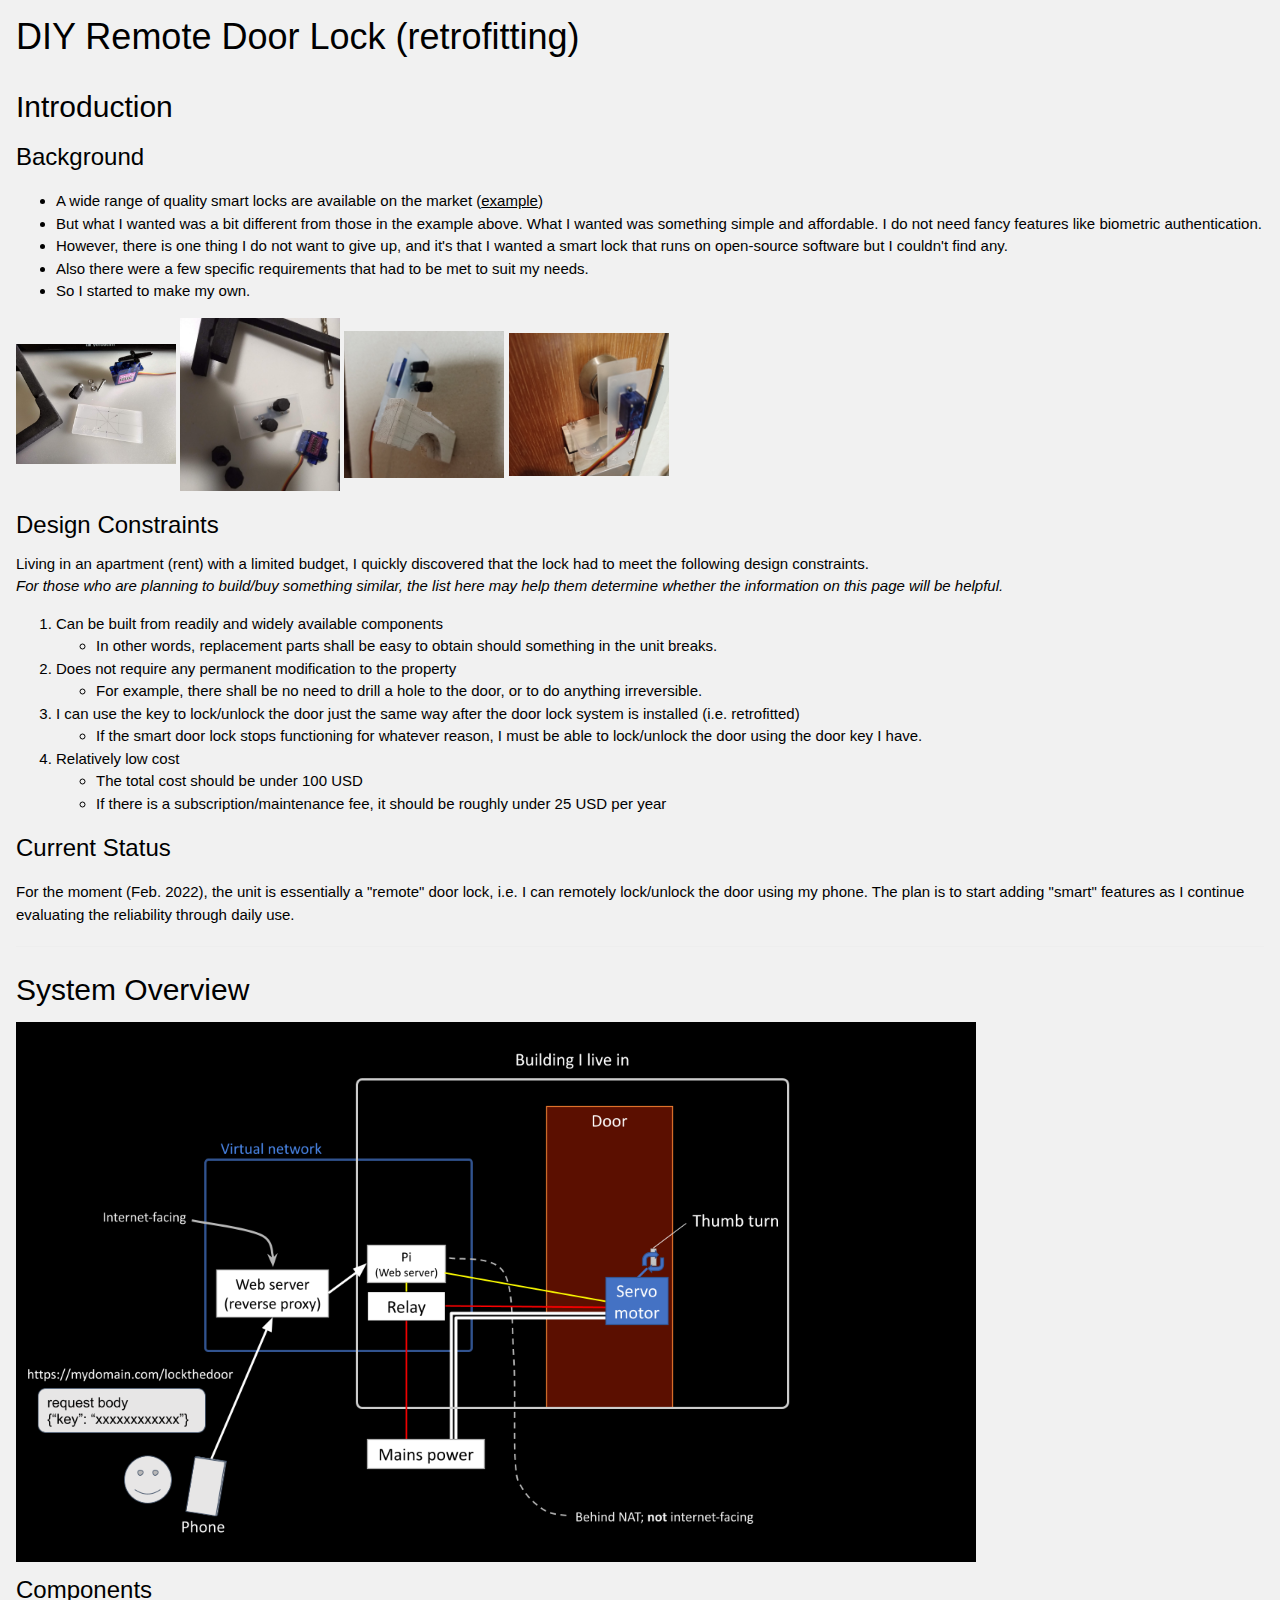
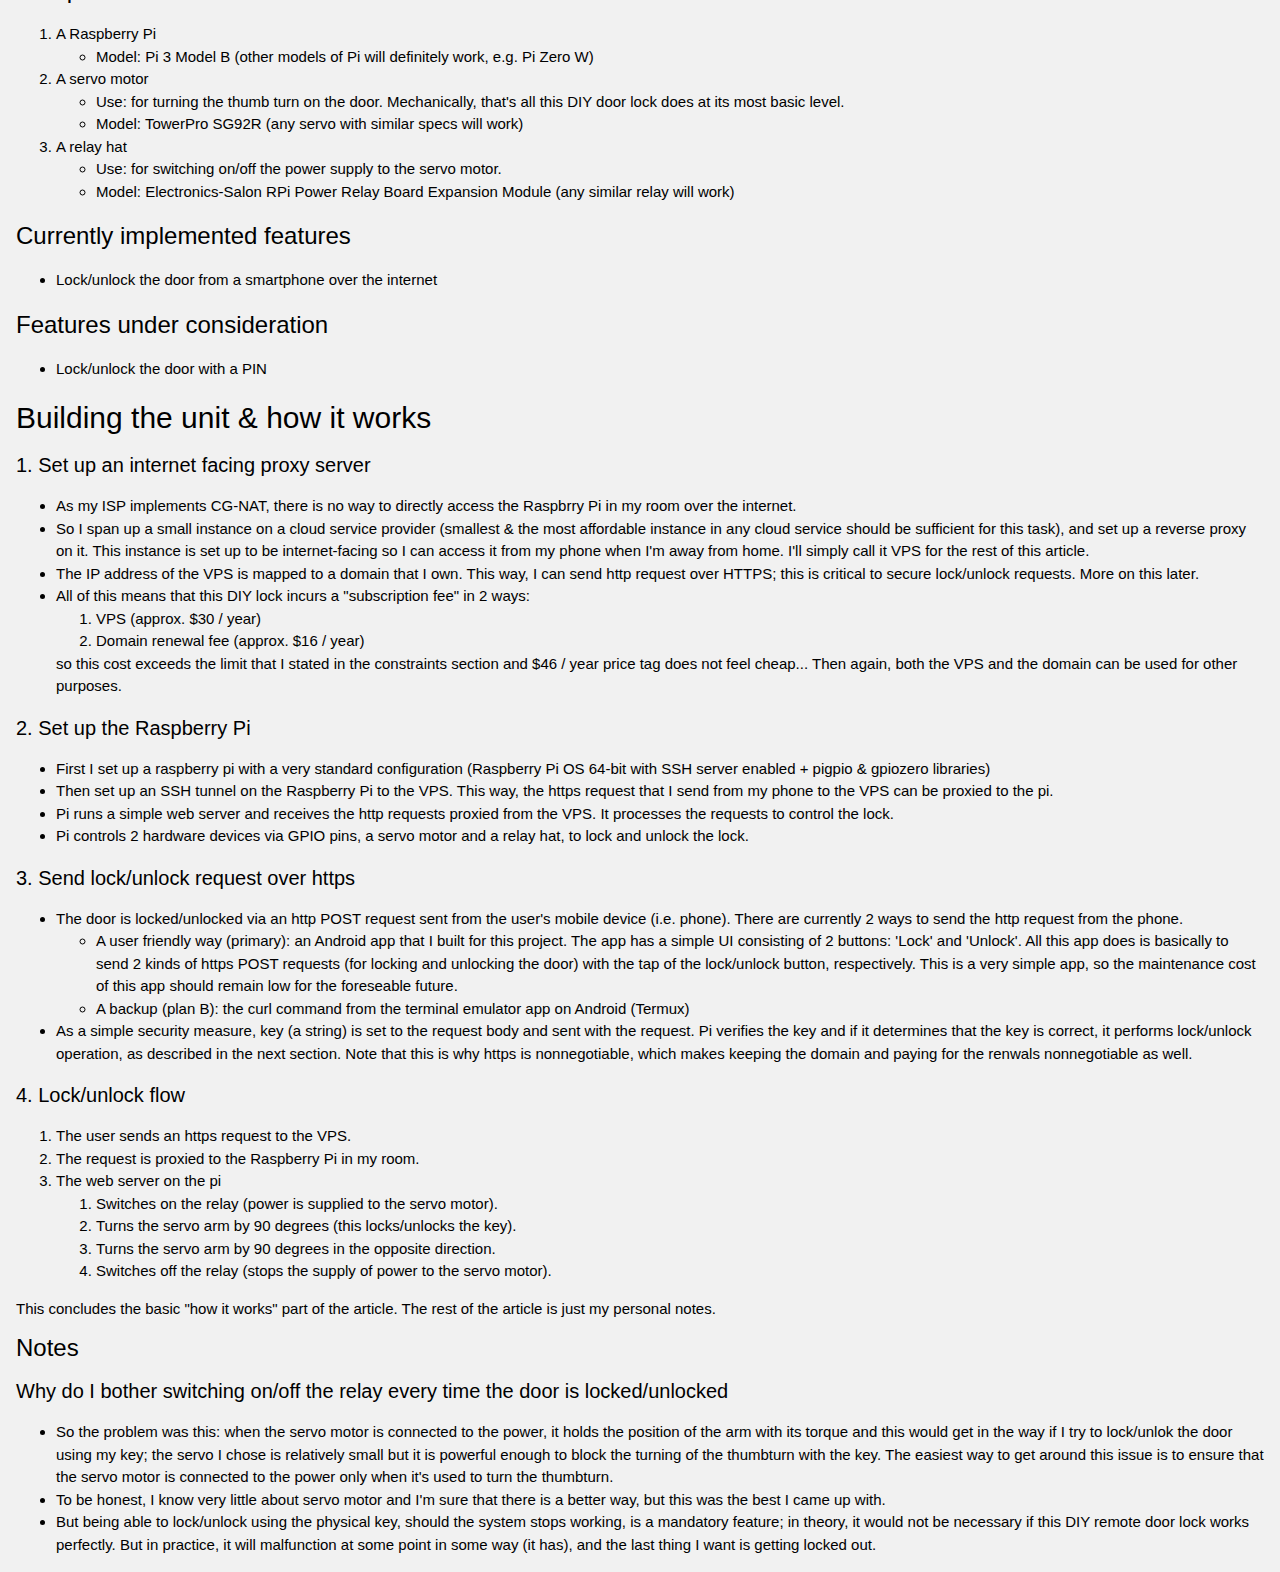
==== projects/remote_door_lock.html @ a91b77db "change directory structure + add project" ====
<!DOCTYPE html>
<html lang="en">
<head>
    <meta charset="UTF-8">
    <meta http-equiv="X-UA-Compatible" content="IE=edge">
    <meta name="viewport" content="width=device-width, initial-scale=1.0">
    <title>DIY Smart Door Lock</title>
    <link rel="stylesheet" href="w3.css">
    <style>
        body {
            background-color: #c0c0c0;
        }
    </style>
</head>
<body class="w3-light-gray">
    <header class="w3-container w3-light-gray">
        <h1>DIY Remote Door Lock (retrofitting)</h1>
    </header>
    <article class="w3-container">
        <!--div class="w3-panel w3-blue-gray w3-card-4"></div-->
        <div>
            <h2>Introduction</h2>
            <h3>Background</h3>
            <p>
                <ul>
                    <li>A wide range of quality smart locks are available on the market (<a href="https://www.pcmag.com/picks/the-best-smart-locks">example</a>)</li>
                    <li>But what I wanted was a bit different from those in the example above. What I wanted was something simple and affordable. I do not need fancy features like biometric authentication.</li>
                    <li>However, there is one thing I do not want to give up, and it's that I wanted a smart lock that runs on open-source software but I couldn't find any.</li>
                    <li>Also there were a few specific requirements that had to be met to suit my needs.</li>
                    <li>So I started to make my own.</li>
                </ul>
            </p>
    
            <div class="w3-margin-bottom">
                <img src="images/door-lock-servo-motor-1.jpg" width="160" alt="">
                <img src="images/door-lock-servo-motor-2.jpg" width="160" alt="">
                <img src="images/door-lock-servo-motor-3.jpg" width="160" alt="">
                <img src="images/door-lock.jpg" width="160" alt="">
            </div>

            <h3>Design Constraints</h3>
            Living in an apartment (rent) with a limited budget, I quickly discovered that the lock had to meet the following design constraints.
            <br>
            <em>For those who are planning to build/buy something similar, the list here may help them determine whether the information on this page will be helpful.</em>
            <ol>
                <li>Can be built from readily and widely available components
                    <ul>
                        <li>In other words, replacement parts shall be easy to obtain should something in the unit breaks.</li>
                    </ul>
                </li>
                <li>Does not require any permanent modification to the property
                    <ul>
                        <li>For example, there shall be no need to drill a hole to the door, or to do anything irreversible.</li>
                    </ul>
                </li>
                <li>I can use the key to lock/unlock the door just the same way after the door lock system is installed (i.e. retrofitted)
                    <ul>
                        <li>If the smart door lock stops functioning for whatever reason, I must be able to lock/unlock the door using the door key I have.</li>
                    </ul>
                </li>
                <li>Relatively low cost
                    <ul>
                        <li>The total cost should be under 100 USD</li>
                        <li>If there is a subscription/maintenance fee, it should be roughly under 25 USD per year</li>
                    </ul>
                </li>
            </ol>
        </div>

        <h3>Current Status</h3>
        <p>
            For the moment (Feb. 2022), the unit is essentially a "remote" door lock, i.e. I can remotely lock/unlock the door using my phone. The plan is to start adding "smart" features as I continue evaluating the reliability through daily use.
        </p>    

        <!--div class="w3-panel w3-blue-gray w3-card-4"></div-->
        <hr>
        <div>
            <h2>System Overview</h2>
            <img src="images/diy-remote-door-lock.png" width="960" alt="">
            <h3>Components</h3>
            <ol>
                <li>A Raspberry Pi
                    <ul>
                        <li>Model: Pi 3 Model B (other models of Pi will definitely work, e.g. Pi Zero W)</li>
                    </ul>
                </li>
                <li>A servo motor
                    <ul>
                        <li>Use: for turning the thumb turn on the door. Mechanically, that's all this DIY door lock does at its most basic level.</li>
                        <li>Model: TowerPro SG92R (any servo with similar specs will work)</li>
                    </ul>
                </li>
                <li>A relay hat
                    <ul>
                        <li>Use: for switching on/off the power supply to the servo motor.</li>
                        <li>Model: Electronics-Salon RPi Power Relay Board Expansion Module (any similar relay will work)</li>
                    </ul>
                </li>
            </ol>
    
            <h3>Currently implemented features</h3>
            <ul>
                <li>Lock/unlock the door from a smartphone over the internet</li>
            </ul>
    
            <h3>Features under consideration</h3>
            <ul>
                <li>Lock/unlock the door with a PIN</li>
            </ul>
    
            <h2>Building the unit & how it works</h2>
            <h4>1. Set up an internet facing proxy server</h4>
            <ul>
                <li>As my ISP implements CG-NAT, there is no way to directly access the Raspbrry Pi in my room over the internet.</li>
                <li>So I span up a small instance on a cloud service provider (smallest & the most affordable instance in any cloud service should be sufficient for this task), and set up a reverse proxy on it. This instance is set up to be internet-facing so I can access it from my phone when I'm away from home. I'll simply call it VPS for the rest of this article.</li>
                <li>The IP address of the VPS is mapped to a domain that I own. This way, I can send http request over HTTPS; this is critical to secure lock/unlock requests. More on this later.</li>
                <li>All of this means that this DIY lock incurs a "subscription fee" in 2 ways:</li>
                    <ol>
                        <li>VPS (approx. $30 / year)</li>
                        <li>Domain renewal fee (approx. $16 / year)</li>
                    </ol>
                    so this cost exceeds the limit that I stated in the constraints section and $46 / year price tag does not feel cheap... Then again, both the VPS and the domain can be used for other purposes.
            </ul>
    
            <h4>2. Set up the Raspberry Pi</h4>
            <ul>
                <li>First I set up a raspberry pi with a very standard configuration (Raspberry Pi OS 64-bit with SSH server enabled + pigpio & gpiozero libraries)</li>
                <li>Then set up an SSH tunnel on the Raspberry Pi to the VPS. This way, the https request that I send from my phone to the VPS can be proxied to the pi.</li>
                <li>Pi runs a simple web server and receives the http requests proxied from the VPS. It processes the requests to control the lock.</li>
                <li>Pi controls 2 hardware devices via GPIO pins, a servo motor and a relay hat, to lock and unlock the lock.</li>
            </ul>
    
            <h4>3. Send lock/unlock request over https</h4>
            <ul>
                <li>The door is locked/unlocked via an http POST request sent from the user's mobile device (i.e. phone). There are currently 2 ways to send the http request from the phone.
                    <ul>
                        <li>A user friendly way (primary): an Android app that I built for this project. The app has a simple UI consisting of 2 buttons: 'Lock' and 'Unlock'. All this app does is basically to send 2 kinds of https POST requests (for locking and unlocking the door) with the tap of the lock/unlock button, respectively. This is a very simple app, so the maintenance cost of this app should remain low for the foreseable future.</li>
                        <li>A backup (plan B): the curl command from the terminal emulator app on Android (Termux)</li>
                    </ul>
                </li>
                <li>As a simple security measure, key (a string) is set to the request body and sent with the request. Pi verifies the key and if it determines that the key is correct, it performs lock/unlock operation, as described in the next section. Note that this is why https is nonnegotiable, which makes keeping the domain and paying for the renwals nonnegotiable as well.</li>
            </ul>
    
            <h4>4. Lock/unlock flow</h4>
            <ol>
                <li>The user sends an https request to the VPS.</li>
                <li>The request is proxied to the Raspberry Pi in my room.</li>
                <li>The web server on the pi
                    <ol>
                        <li>Switches on the relay (power is supplied to the servo motor).</li>
                        <li>Turns the servo arm by 90 degrees (this locks/unlocks the key).</li>
                        <li>Turns the servo arm by 90 degrees in the opposite direction.</li>
                        <li>Switches off the relay (stops the supply of power to the servo motor).</li>
                    </ol>
                </li>
            </ol>
            This concludes the basic "how it works" part of the article. The rest of the article is just my personal notes.
        </div>
        <div>
            <h3>Notes</h3>
            <h4>Why do I bother switching on/off the relay every time the door is locked/unlocked</h4>
            <ul>
                <li>So the problem was this: when the servo motor is connected to the power, it holds the position of the arm with its torque and this would get in the way if I try to lock/unlok the door using my key; the servo I chose is relatively small but it is powerful enough to block the turning of the thumbturn with the key. The easiest way to get around this issue is to ensure that the servo motor is connected to the power only when it's used to turn the thumbturn.</li>
                <li>To be honest, I know very little about servo motor and I'm sure that there is a better way, but this was the best I came up with.</li>
                <li>But being able to lock/unlock using the physical key, should the system stops working, is a mandatory feature; in theory, it would not be necessary if this DIY remote door lock works perfectly. But in practice, it will malfunction at some point in some way (it has), and the last thing I want is getting locked out.</li>
            </ul>
        </div>
    </article>
</body>
</html>
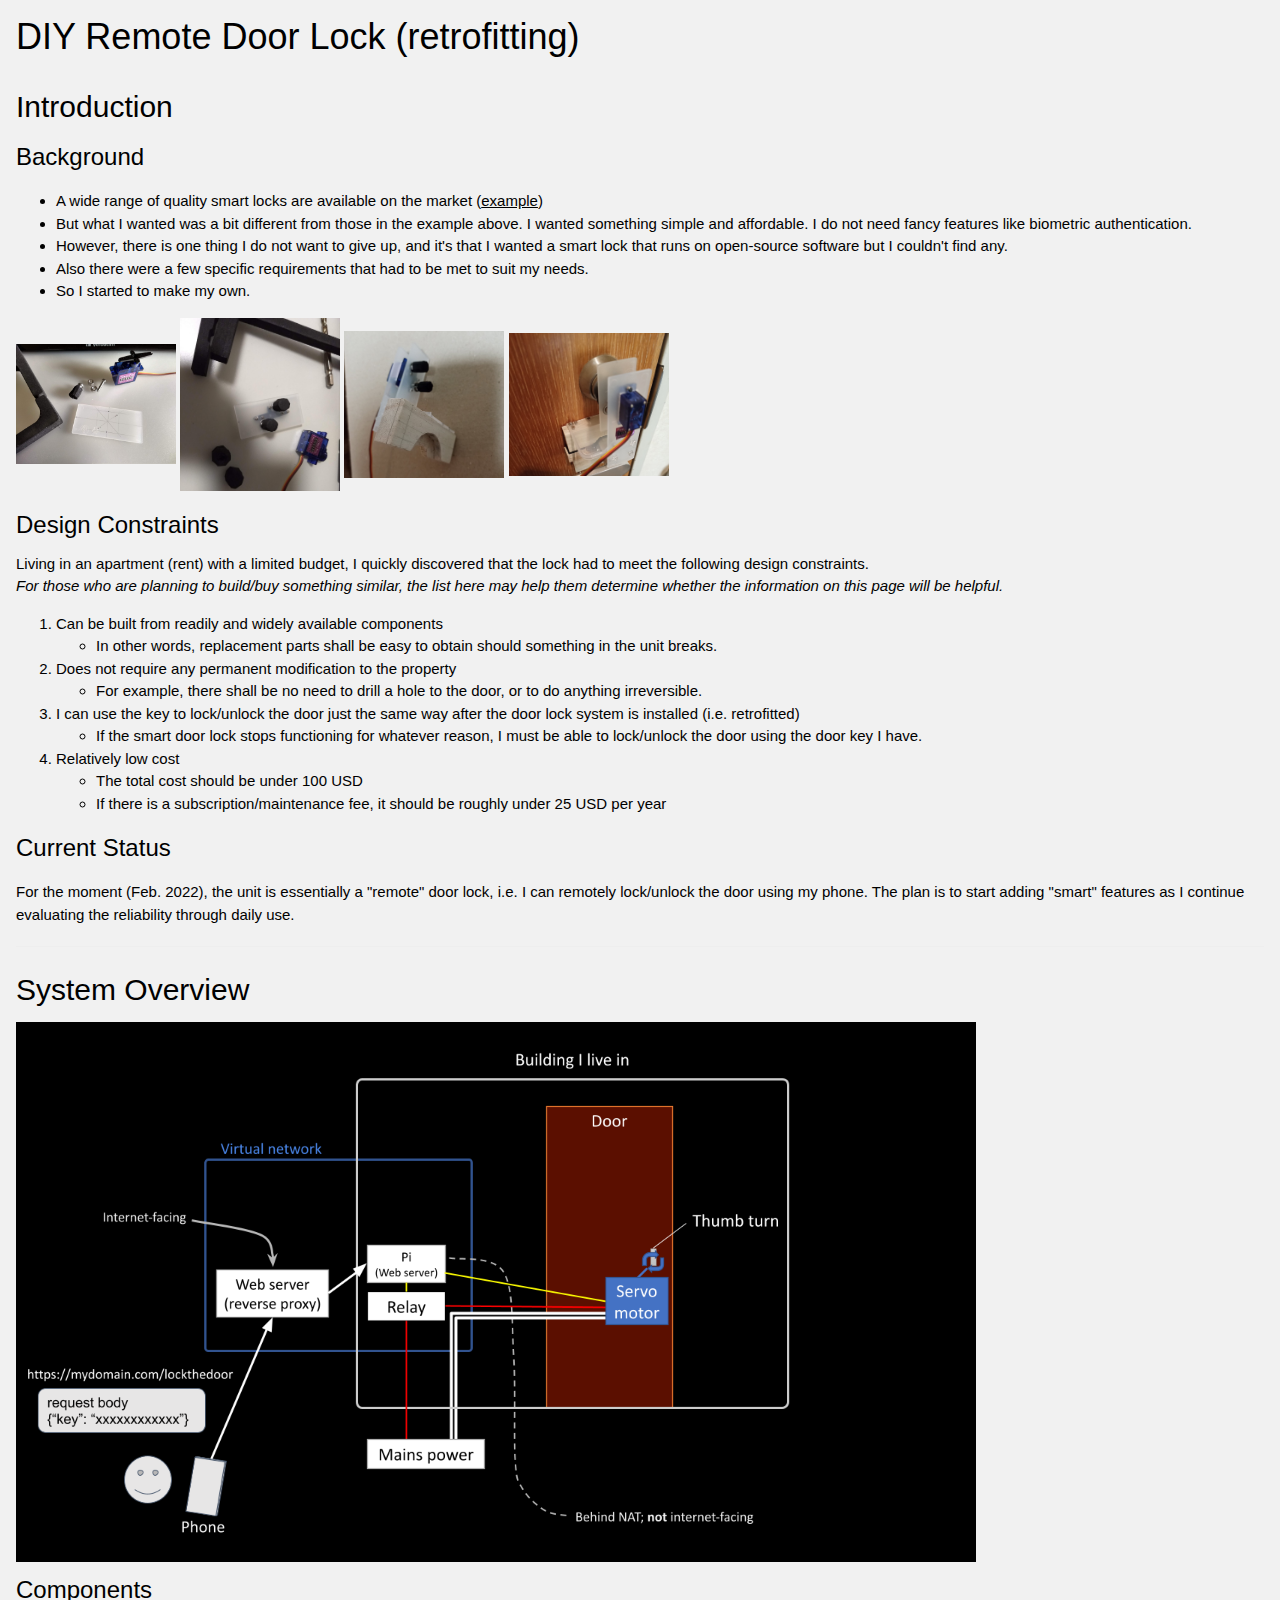
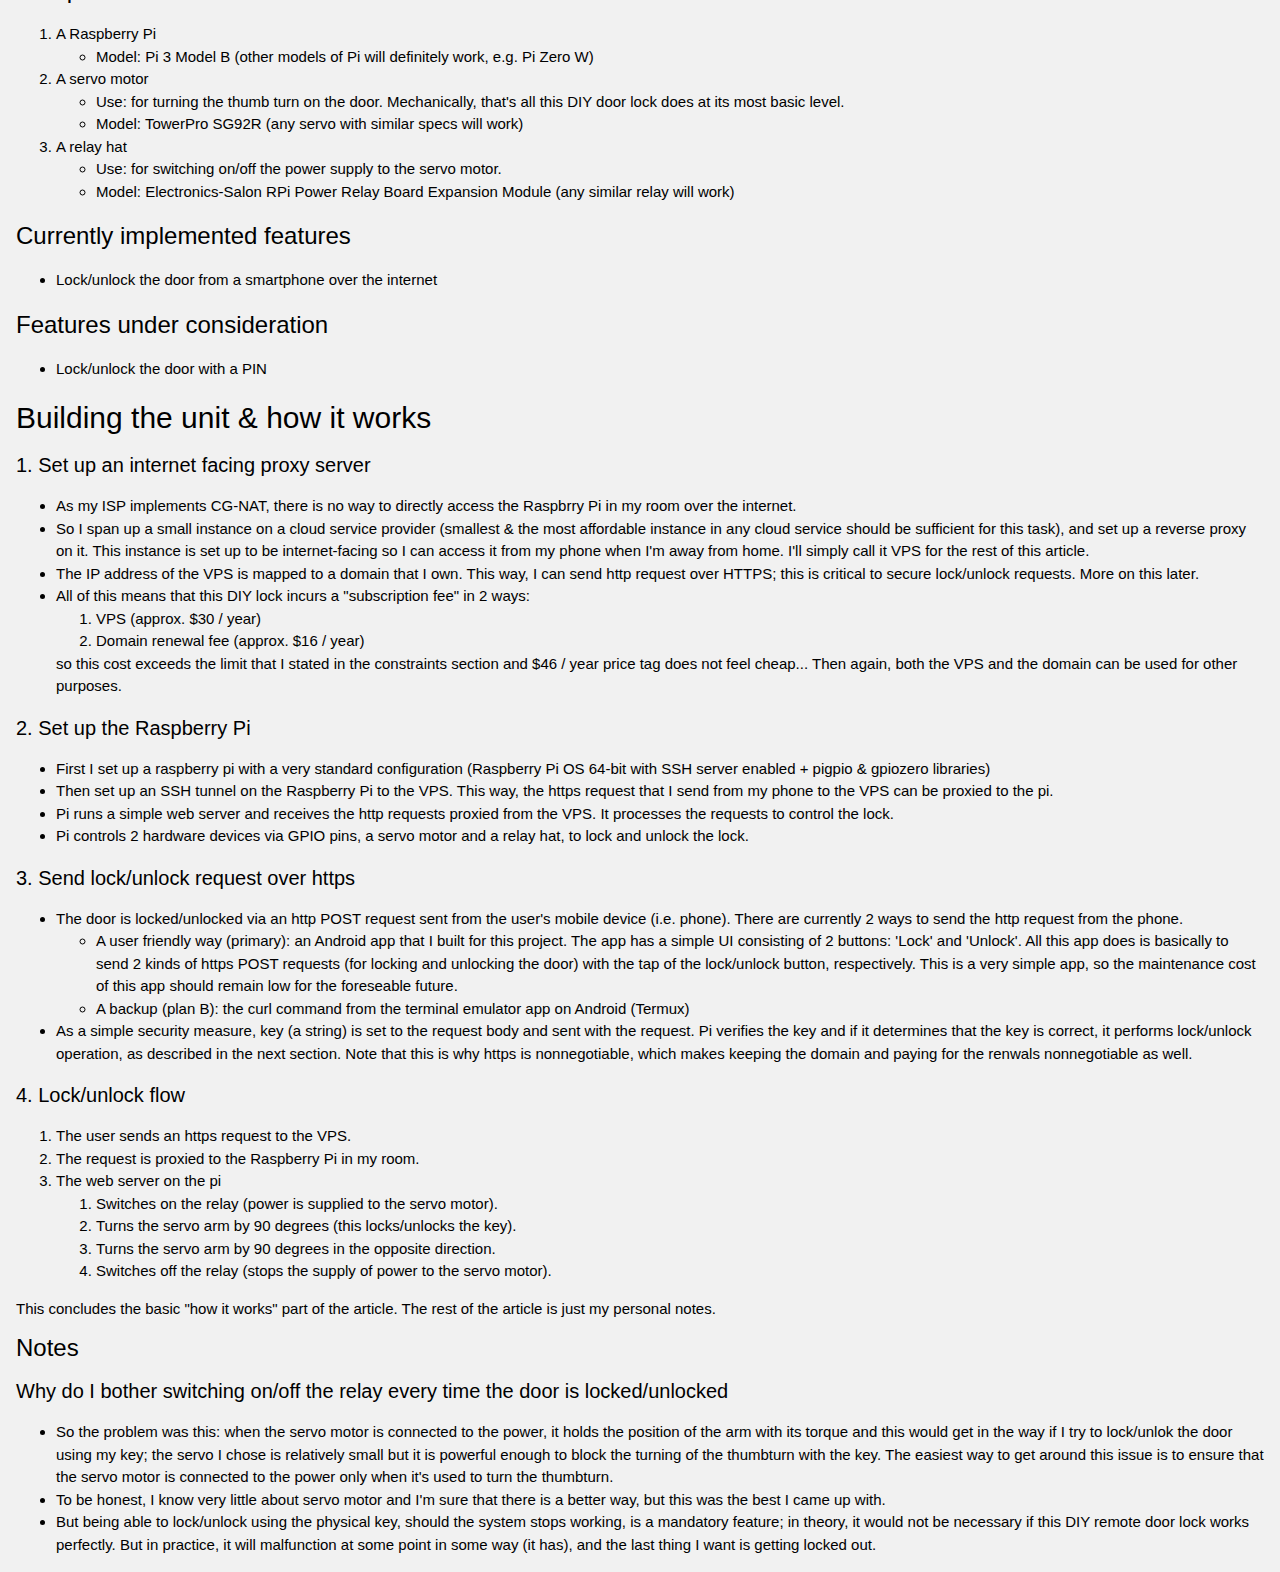
==== commit 2973bfa0: "update article" ====
--- a/projects/remote_door_lock.html
+++ b/projects/remote_door_lock.html
@@ -24,7 +24,7 @@
             <p>
                 <ul>
                     <li>A wide range of quality smart locks are available on the market (<a href="https://www.pcmag.com/picks/the-best-smart-locks">example</a>)</li>
-                    <li>But what I wanted was a bit different from those in the example above. What I wanted was something simple and affordable. I do not need fancy features like biometric authentication.</li>
+                    <li>But what I wanted was a bit different from those in the example above. I wanted something simple and affordable. I do not need fancy features like biometric authentication.</li>
                     <li>However, there is one thing I do not want to give up, and it's that I wanted a smart lock that runs on open-source software but I couldn't find any.</li>
                     <li>Also there were a few specific requirements that had to be met to suit my needs.</li>
                     <li>So I started to make my own.</li>
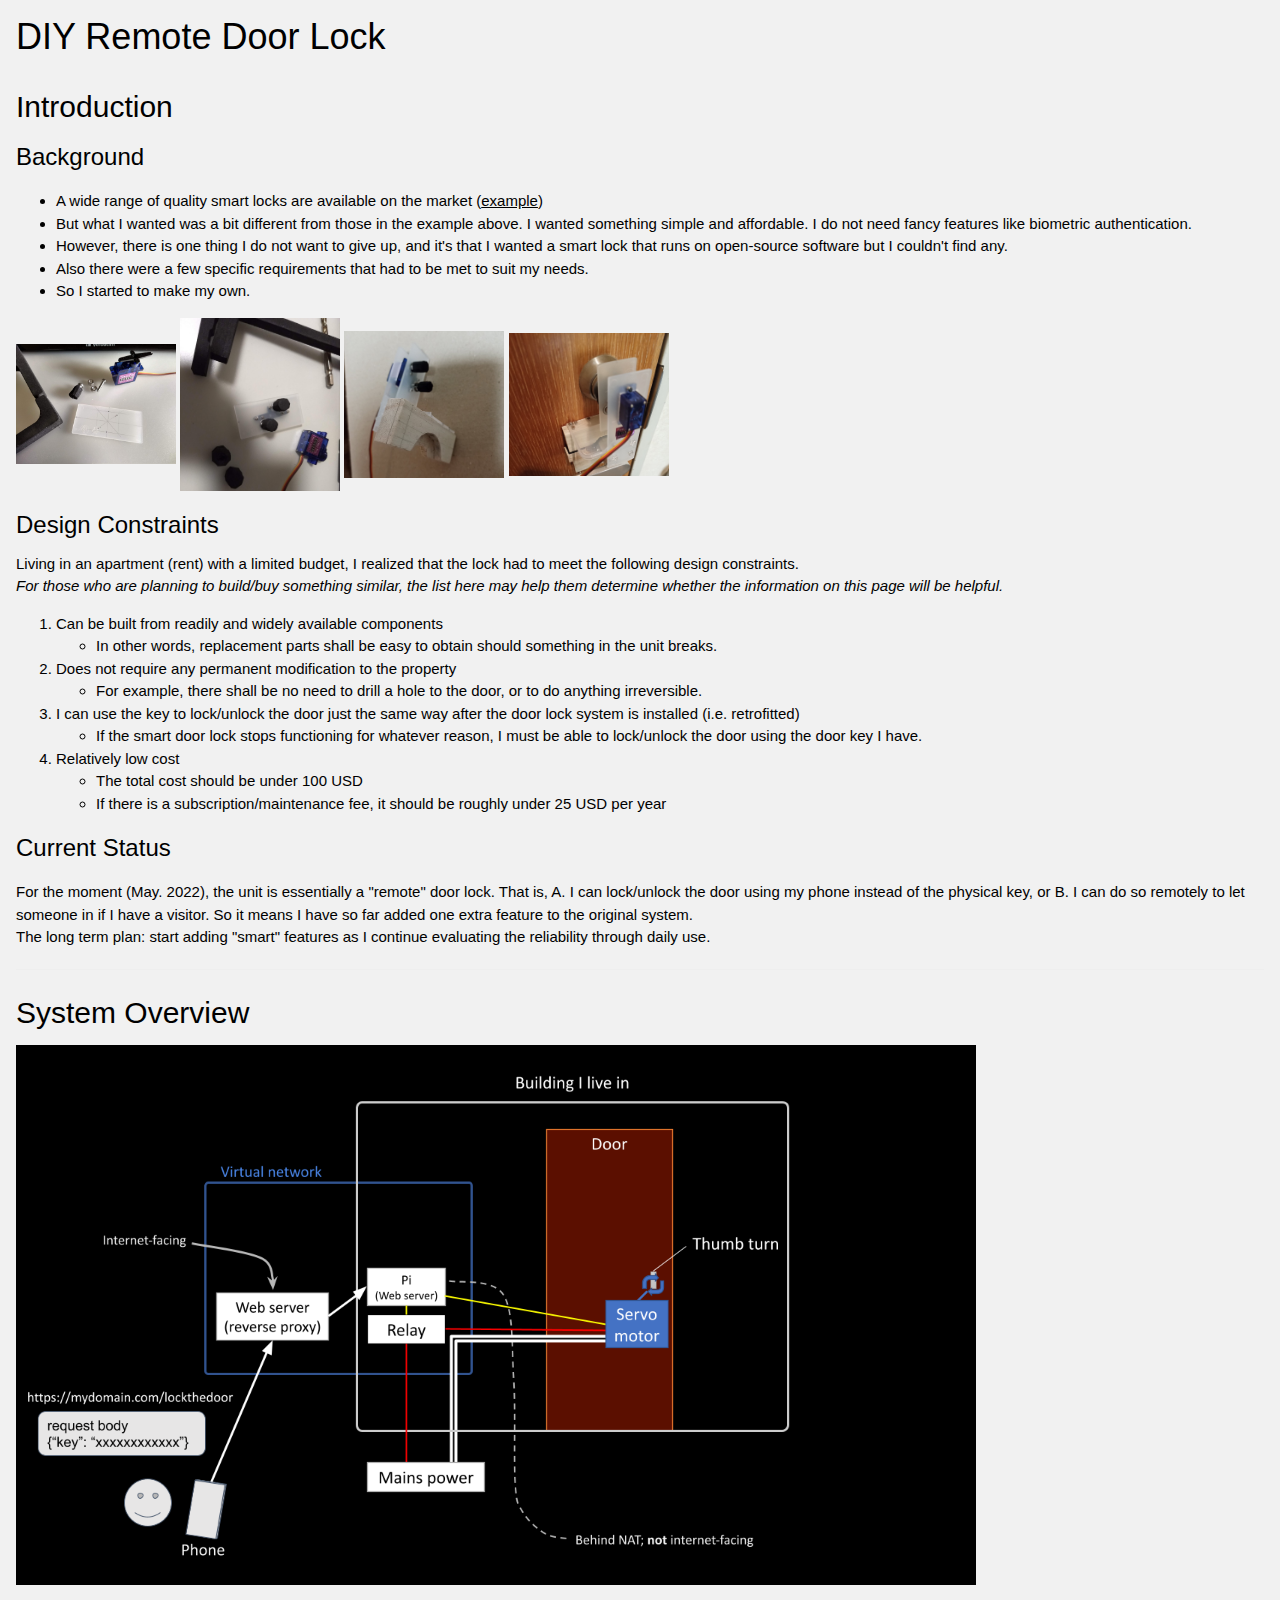
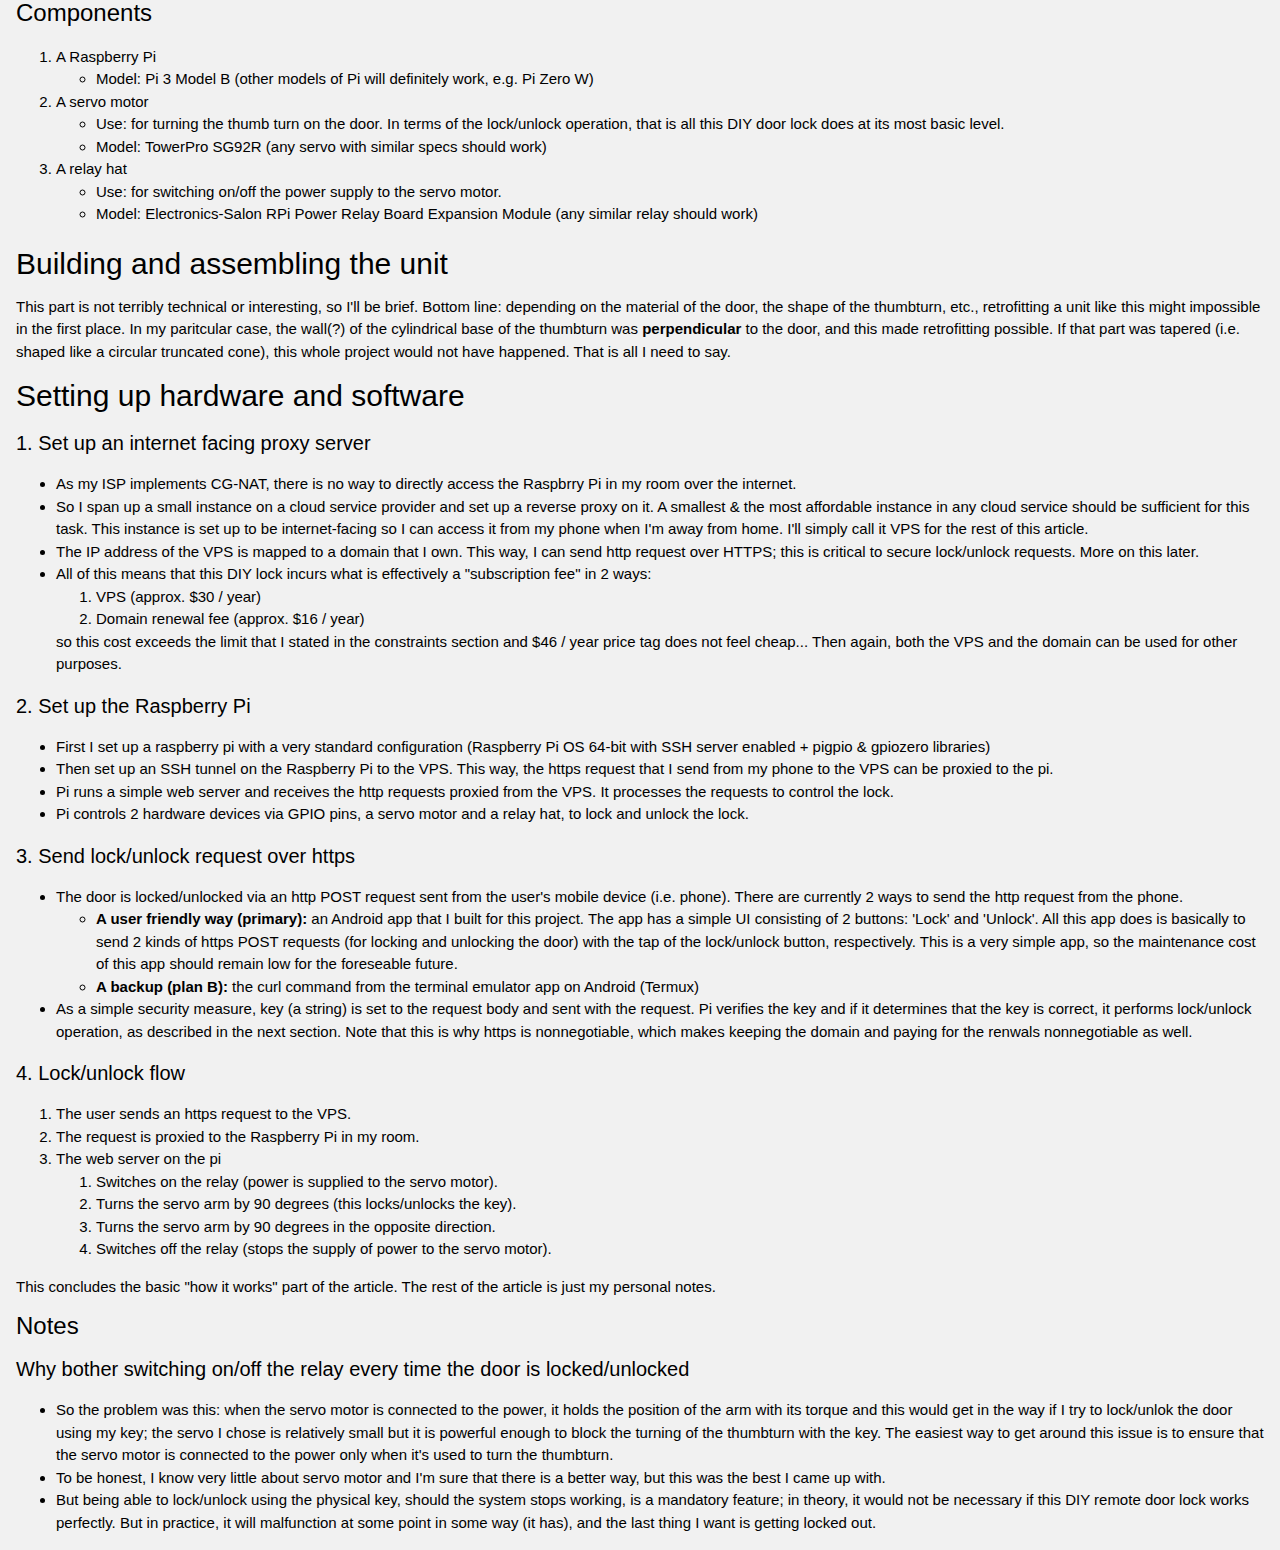
==== commit 0ba59e72: "update remote door lock article" ====
--- a/projects/remote_door_lock.html
+++ b/projects/remote_door_lock.html
@@ -14,7 +14,7 @@
 </head>
 <body class="w3-light-gray">
     <header class="w3-container w3-light-gray">
-        <h1>DIY Remote Door Lock (retrofitting)</h1>
+        <h1>DIY Remote Door Lock</h1>
     </header>
     <article class="w3-container">
         <!--div class="w3-panel w3-blue-gray w3-card-4"></div-->
@@ -39,7 +39,7 @@
             </div>
 
             <h3>Design Constraints</h3>
-            Living in an apartment (rent) with a limited budget, I quickly discovered that the lock had to meet the following design constraints.
+            Living in an apartment (rent) with a limited budget, I realized that the lock had to meet the following design constraints.
             <br>
             <em>For those who are planning to build/buy something similar, the list here may help them determine whether the information on this page will be helpful.</em>
             <ol>
@@ -69,7 +69,12 @@
 
         <h3>Current Status</h3>
         <p>
-            For the moment (Feb. 2022), the unit is essentially a "remote" door lock, i.e. I can remotely lock/unlock the door using my phone. The plan is to start adding "smart" features as I continue evaluating the reliability through daily use.
+            For the moment (May. 2022), the unit is essentially a "remote" door lock.
+            That is, A. I can lock/unlock the door using my phone instead of the physical key,
+            or B. I can do so remotely to let someone in if I have a visitor.
+            So it means I have so far added one extra feature to the original system.
+            <br>
+            The long term plan: start adding "smart" features as I continue evaluating the reliability through daily use.
         </p>    
 
         <!--div class="w3-panel w3-blue-gray w3-card-4"></div-->
@@ -86,18 +91,19 @@
                 </li>
                 <li>A servo motor
                     <ul>
-                        <li>Use: for turning the thumb turn on the door. Mechanically, that's all this DIY door lock does at its most basic level.</li>
-                        <li>Model: TowerPro SG92R (any servo with similar specs will work)</li>
+                        <li>Use: for turning the thumb turn on the door. In terms of the lock/unlock operation, that is all this DIY door lock does at its most basic level.</li>
+                        <li>Model: TowerPro SG92R (any servo with similar specs should work)</li>
                     </ul>
                 </li>
                 <li>A relay hat
                     <ul>
                         <li>Use: for switching on/off the power supply to the servo motor.</li>
-                        <li>Model: Electronics-Salon RPi Power Relay Board Expansion Module (any similar relay will work)</li>
+                        <li>Model: Electronics-Salon RPi Power Relay Board Expansion Module (any similar relay should work)</li>
                     </ul>
                 </li>
             </ol>
     
+            <!--
             <h3>Currently implemented features</h3>
             <ul>
                 <li>Lock/unlock the door from a smartphone over the internet</li>
@@ -107,14 +113,25 @@
             <ul>
                 <li>Lock/unlock the door with a PIN</li>
             </ul>
-    
-            <h2>Building the unit & how it works</h2>
+            -->
+
+            <h2>Building and assembling the unit</h2>
+            This part is not terribly technical or interesting, so I'll be brief.
+            Bottom line: depending on the material of the door, the shape of the thumbturn, etc.,
+            retrofitting a unit like this might impossible in the first place.
+            In my paritcular case, the wall(?) of the cylindrical base of the thumbturn was <strong>perpendicular</strong> to the door, and this made retrofitting possible.
+            If that part was tapered (i.e. shaped like a circular truncated cone), this whole project would not have happened.
+            That is all I need to say.
+
+            <h2>Setting up hardware and software</h2>
             <h4>1. Set up an internet facing proxy server</h4>
             <ul>
                 <li>As my ISP implements CG-NAT, there is no way to directly access the Raspbrry Pi in my room over the internet.</li>
-                <li>So I span up a small instance on a cloud service provider (smallest & the most affordable instance in any cloud service should be sufficient for this task), and set up a reverse proxy on it. This instance is set up to be internet-facing so I can access it from my phone when I'm away from home. I'll simply call it VPS for the rest of this article.</li>
+                <li>So I span up a small instance on a cloud service provider and set up a reverse proxy on it.
+                    A smallest & the most affordable instance in any cloud service should be sufficient for this task.
+                    This instance is set up to be internet-facing so I can access it from my phone when I'm away from home. I'll simply call it VPS for the rest of this article.</li>
                 <li>The IP address of the VPS is mapped to a domain that I own. This way, I can send http request over HTTPS; this is critical to secure lock/unlock requests. More on this later.</li>
-                <li>All of this means that this DIY lock incurs a "subscription fee" in 2 ways:</li>
+                <li>All of this means that this DIY lock incurs what is effectively a "subscription fee" in 2 ways:</li>
                     <ol>
                         <li>VPS (approx. $30 / year)</li>
                         <li>Domain renewal fee (approx. $16 / year)</li>
@@ -134,8 +151,8 @@
             <ul>
                 <li>The door is locked/unlocked via an http POST request sent from the user's mobile device (i.e. phone). There are currently 2 ways to send the http request from the phone.
                     <ul>
-                        <li>A user friendly way (primary): an Android app that I built for this project. The app has a simple UI consisting of 2 buttons: 'Lock' and 'Unlock'. All this app does is basically to send 2 kinds of https POST requests (for locking and unlocking the door) with the tap of the lock/unlock button, respectively. This is a very simple app, so the maintenance cost of this app should remain low for the foreseable future.</li>
-                        <li>A backup (plan B): the curl command from the terminal emulator app on Android (Termux)</li>
+                        <li><strong>A user friendly way (primary):</strong> an Android app that I built for this project. The app has a simple UI consisting of 2 buttons: 'Lock' and 'Unlock'. All this app does is basically to send 2 kinds of https POST requests (for locking and unlocking the door) with the tap of the lock/unlock button, respectively. This is a very simple app, so the maintenance cost of this app should remain low for the foreseable future.</li>
+                        <li><strong>A backup (plan B):</strong> the curl command from the terminal emulator app on Android (Termux)</li>
                     </ul>
                 </li>
                 <li>As a simple security measure, key (a string) is set to the request body and sent with the request. Pi verifies the key and if it determines that the key is correct, it performs lock/unlock operation, as described in the next section. Note that this is why https is nonnegotiable, which makes keeping the domain and paying for the renwals nonnegotiable as well.</li>
@@ -158,7 +175,7 @@
         </div>
         <div>
             <h3>Notes</h3>
-            <h4>Why do I bother switching on/off the relay every time the door is locked/unlocked</h4>
+            <h4>Why bother switching on/off the relay every time the door is locked/unlocked</h4>
             <ul>
                 <li>So the problem was this: when the servo motor is connected to the power, it holds the position of the arm with its torque and this would get in the way if I try to lock/unlok the door using my key; the servo I chose is relatively small but it is powerful enough to block the turning of the thumbturn with the key. The easiest way to get around this issue is to ensure that the servo motor is connected to the power only when it's used to turn the thumbturn.</li>
                 <li>To be honest, I know very little about servo motor and I'm sure that there is a better way, but this was the best I came up with.</li>
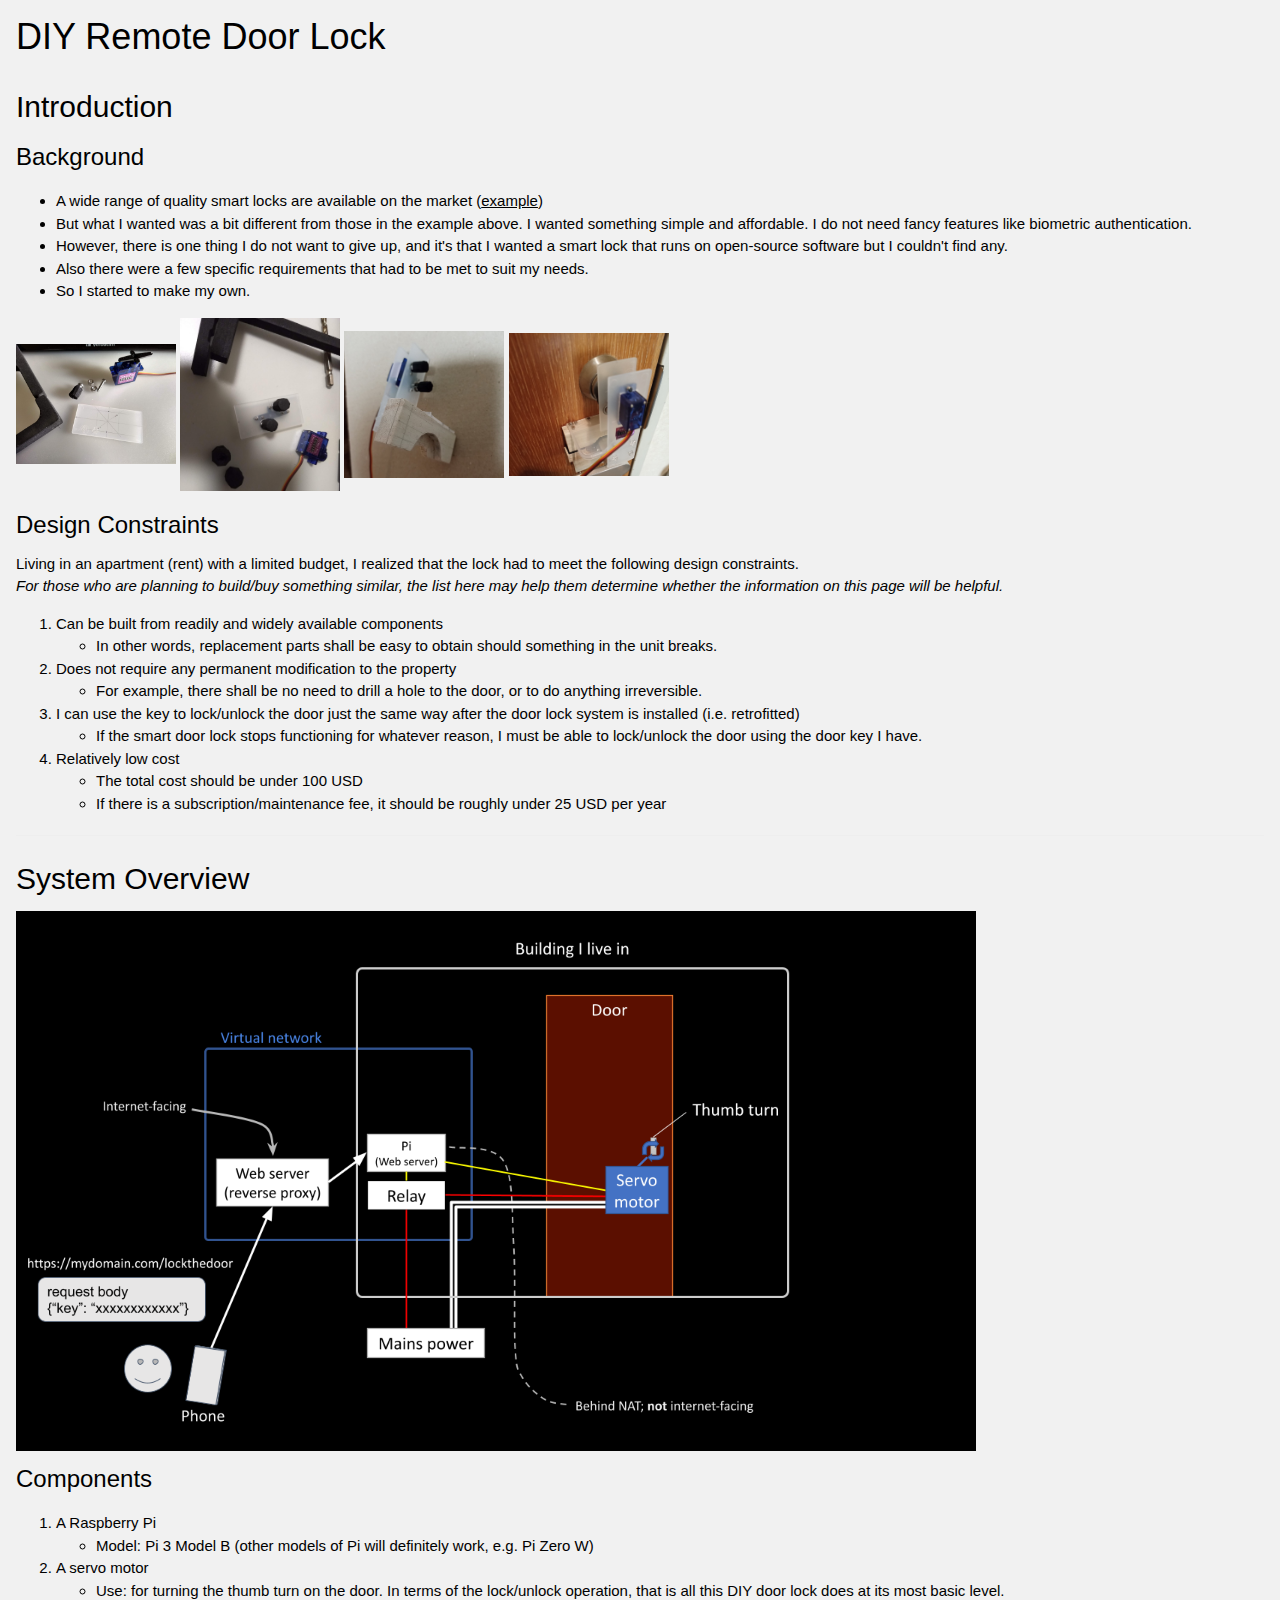
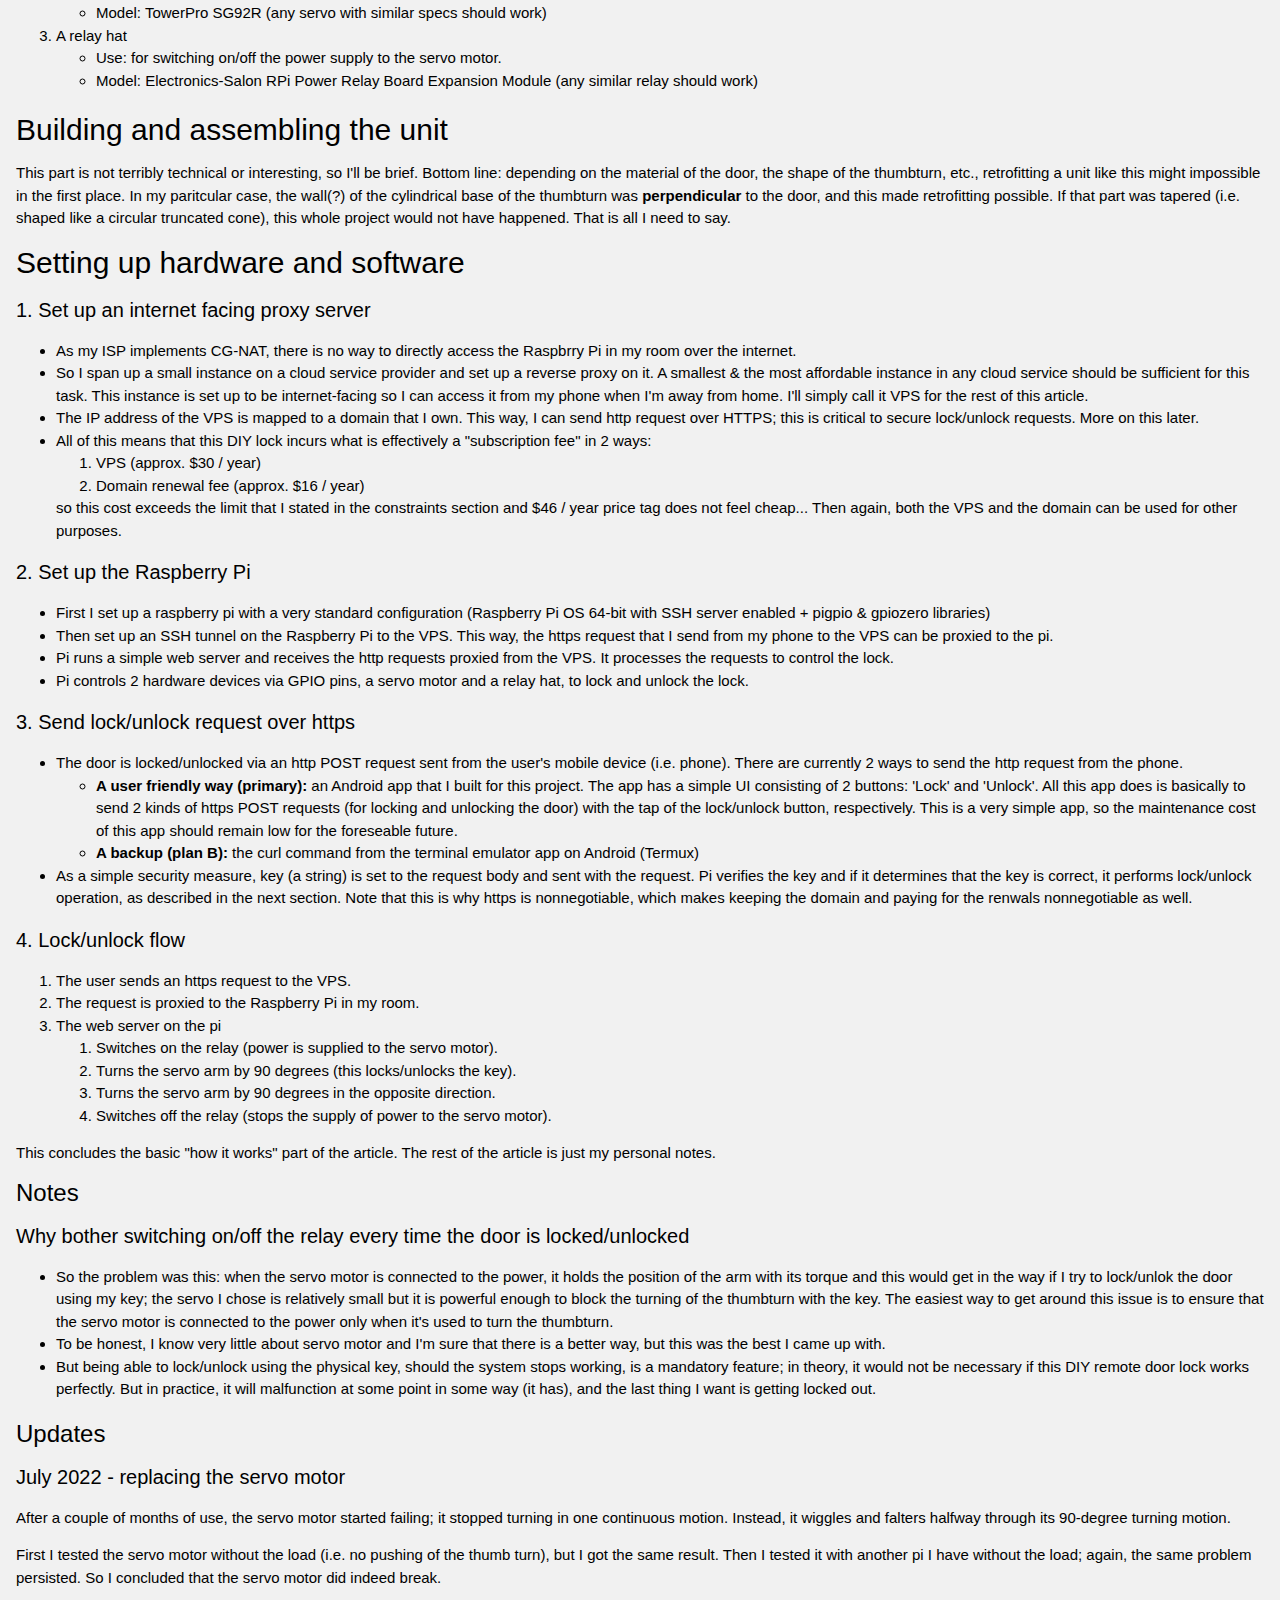
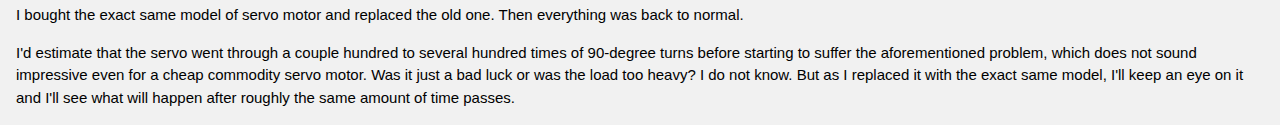
==== commit 6f5ec762: "update remote door lock article" ====
--- a/projects/remote_door_lock.html
+++ b/projects/remote_door_lock.html
@@ -30,7 +30,7 @@
                     <li>So I started to make my own.</li>
                 </ul>
             </p>
-    
+
             <div class="w3-margin-bottom">
                 <img src="images/door-lock-servo-motor-1.jpg" width="160" alt="">
                 <img src="images/door-lock-servo-motor-2.jpg" width="160" alt="">
@@ -67,7 +67,7 @@
             </ol>
         </div>
 
-        <h3>Current Status</h3>
+        <!--h3>Current Status</h3>
         <p>
             For the moment (May. 2022), the unit is essentially a "remote" door lock.
             That is, A. I can lock/unlock the door using my phone instead of the physical key,
@@ -75,7 +75,7 @@
             So it means I have so far added one extra feature to the original system.
             <br>
             The long term plan: start adding "smart" features as I continue evaluating the reliability through daily use.
-        </p>    
+        </p-->
 
         <!--div class="w3-panel w3-blue-gray w3-card-4"></div-->
         <hr>
@@ -102,13 +102,13 @@
                     </ul>
                 </li>
             </ol>
-    
+
             <!--
             <h3>Currently implemented features</h3>
             <ul>
                 <li>Lock/unlock the door from a smartphone over the internet</li>
             </ul>
-    
+
             <h3>Features under consideration</h3>
             <ul>
                 <li>Lock/unlock the door with a PIN</li>
@@ -138,7 +138,7 @@
                     </ol>
                     so this cost exceeds the limit that I stated in the constraints section and $46 / year price tag does not feel cheap... Then again, both the VPS and the domain can be used for other purposes.
             </ul>
-    
+
             <h4>2. Set up the Raspberry Pi</h4>
             <ul>
                 <li>First I set up a raspberry pi with a very standard configuration (Raspberry Pi OS 64-bit with SSH server enabled + pigpio & gpiozero libraries)</li>
@@ -146,7 +146,7 @@
                 <li>Pi runs a simple web server and receives the http requests proxied from the VPS. It processes the requests to control the lock.</li>
                 <li>Pi controls 2 hardware devices via GPIO pins, a servo motor and a relay hat, to lock and unlock the lock.</li>
             </ul>
-    
+
             <h4>3. Send lock/unlock request over https</h4>
             <ul>
                 <li>The door is locked/unlocked via an http POST request sent from the user's mobile device (i.e. phone). There are currently 2 ways to send the http request from the phone.
@@ -157,7 +157,7 @@
                 </li>
                 <li>As a simple security measure, key (a string) is set to the request body and sent with the request. Pi verifies the key and if it determines that the key is correct, it performs lock/unlock operation, as described in the next section. Note that this is why https is nonnegotiable, which makes keeping the domain and paying for the renwals nonnegotiable as well.</li>
             </ul>
-    
+
             <h4>4. Lock/unlock flow</h4>
             <ol>
                 <li>The user sends an https request to the VPS.</li>
@@ -181,6 +181,20 @@
                 <li>To be honest, I know very little about servo motor and I'm sure that there is a better way, but this was the best I came up with.</li>
                 <li>But being able to lock/unlock using the physical key, should the system stops working, is a mandatory feature; in theory, it would not be necessary if this DIY remote door lock works perfectly. But in practice, it will malfunction at some point in some way (it has), and the last thing I want is getting locked out.</li>
             </ul>
+            <h3>Updates</h3>
+            <h4>July 2022 - replacing the servo motor</h4>
+            <p>
+                After a couple of months of use, the servo motor started failing; it stopped turning in one continuous motion. Instead, it wiggles and falters halfway through its 90-degree turning motion.
+            </p>
+            <p>
+                First I tested the servo motor without the load (i.e. no pushing of the thumb turn), but I got the same result. Then I tested it with another pi I have without the load; again, the same problem persisted. So I concluded that the servo motor did indeed break.
+            </p>
+            <p>
+                I bought the exact same model of servo motor and replaced the old one. Then everything was back to normal.
+            </p>
+            <p>
+                I'd estimate that the servo went through a couple hundred to several hundred times of 90-degree turns before starting to suffer the aforementioned problem, which does not sound impressive even for a cheap commodity servo motor. Was it just a bad luck or was the load too heavy? I do not know. But as I replaced it with the exact same model, I'll keep an eye on it and I'll see what will happen after roughly the same amount of time passes.
+            </p>
         </div>
     </article>
 </body>
